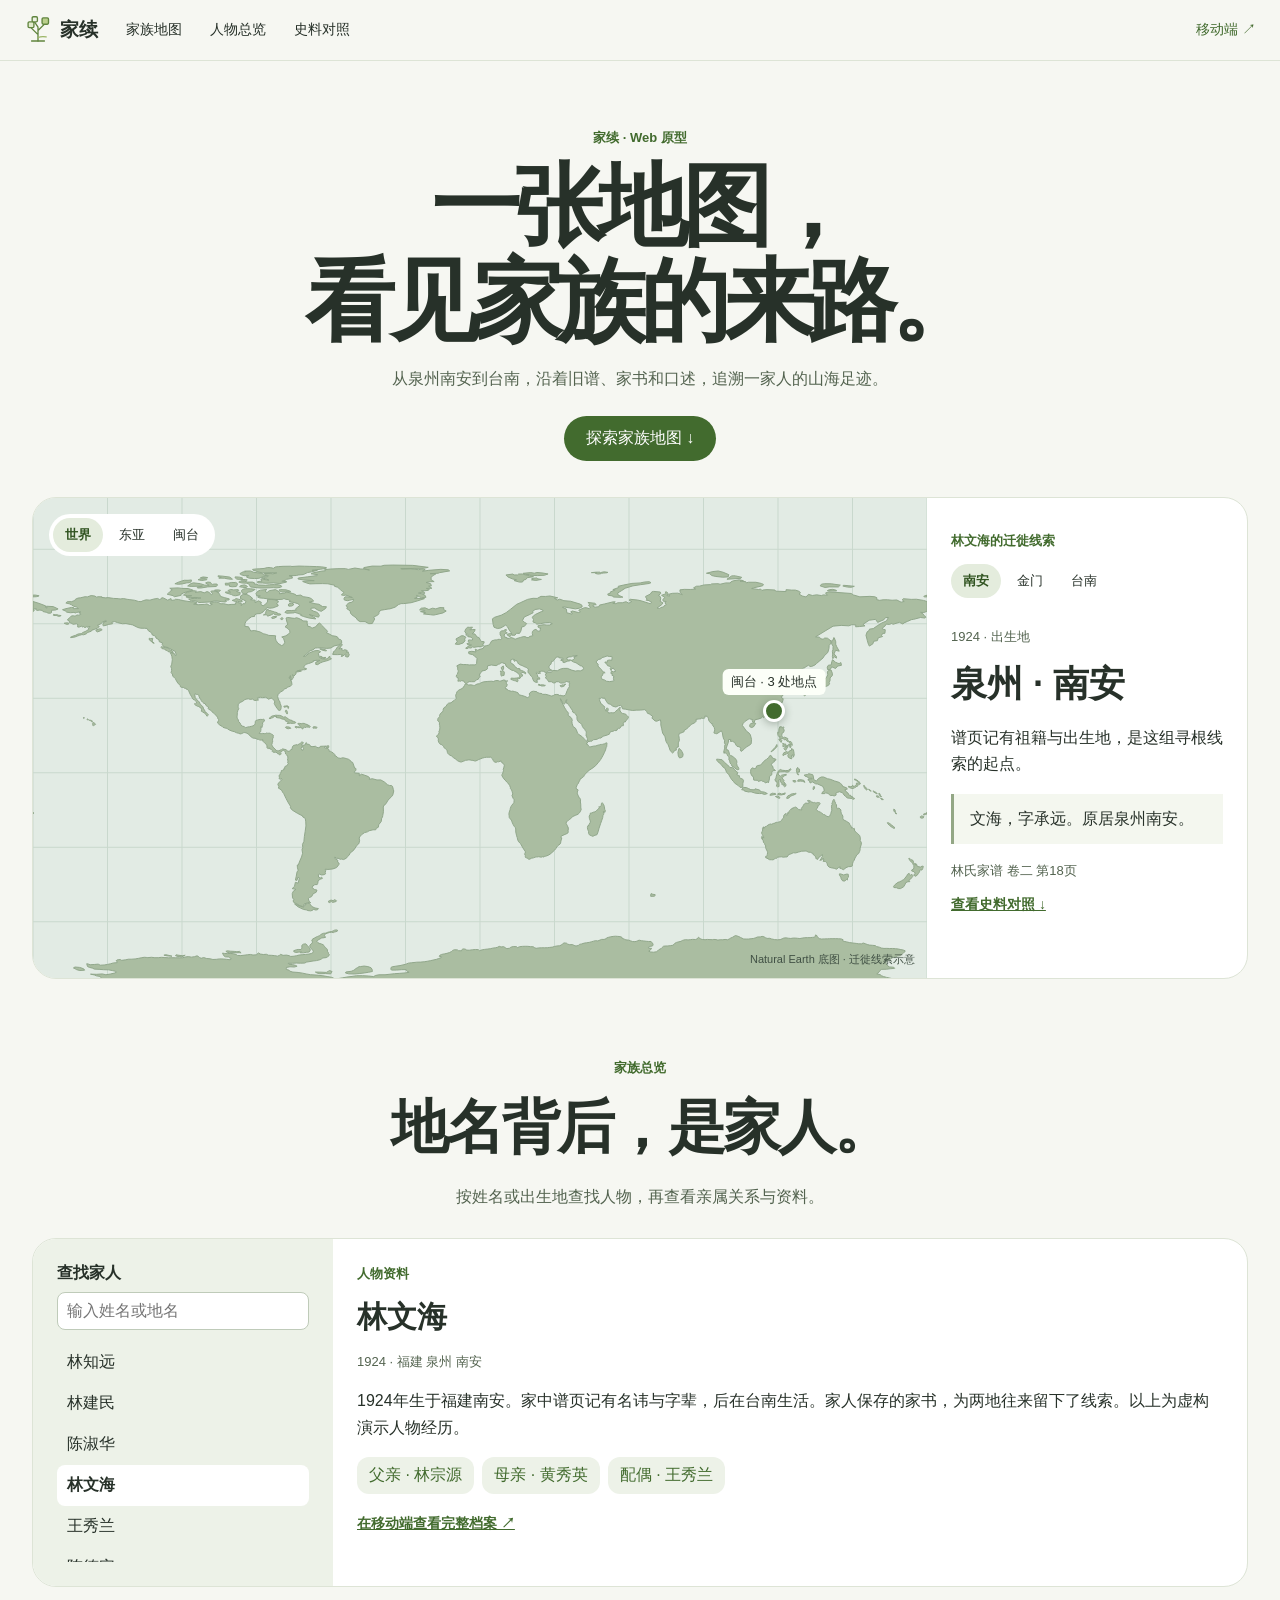
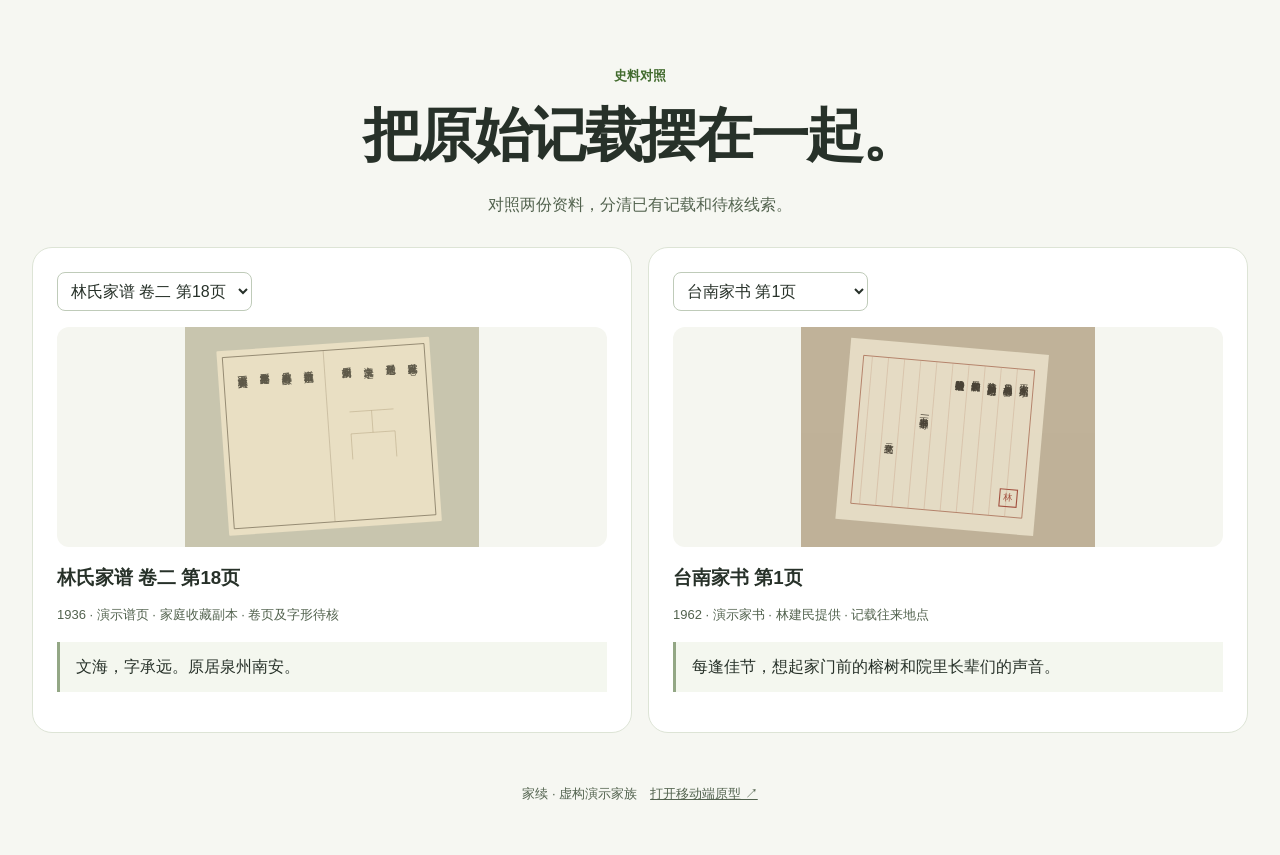
==== web/index.html @ a9d915fb "发布 Web 家族地图与大屏浏览原型" ====
<!doctype html>
<html lang="zh-CN">
<head>
<meta charset="utf-8"><meta name="viewport" content="width=device-width,initial-scale=1">
<title>家续 · 家族地图</title><link rel="icon" href="mark.svg"><link rel="stylesheet" href="web.css">
<script type="module" src="web.js"></script>
</head>
<body>
<header><nav><a class="brand" href="#"><img src="mark.svg" alt="">家续</a><a href="#atlas">家族地图</a><a href="#people">人物总览</a><a href="#records">史料对照</a><a class="mobile-link" href="../">移动端 ↗</a></nav></header>
<main>
<section class="hero"><p class="eyebrow">家续 · Web 原型</p><h1>一张地图，<br>看见家族的来路。</h1><p>从泉州南安到台南，沿着旧谱、家书和口述，追溯一家人的山海足迹。</p><a class="primary" href="#atlas">探索家族地图 ↓</a></section>
<section class="atlas" id="atlas" aria-label="家族迁徙地图">
<div class="map-wrap">
<canvas id="map" aria-label="家族地点分布示意"></canvas><div id="markers"></div>
<div class="map-tools" role="group" aria-label="地图视野"><button data-view="world">世界</button><button data-view="region">东亚</button><button data-view="local">闽台</button></div>
<p class="map-credit">Natural Earth 底图 · 迁徙线索示意</p>
</div>
<aside class="map-detail"><p class="eyebrow">林文海的迁徙线索</p><div id="places" role="group" aria-label="地点"></div><div id="place-detail" aria-live="polite"></div></aside>
</section>
<section class="feature" id="people"><div class="intro"><p class="eyebrow">家族总览</p><h2>地名背后，是家人。</h2><p>按姓名或出生地查找人物，再查看亲属关系与资料。</p></div>
<div class="people-panel"><div class="directory"><label for="search">查找家人</label><input id="search" type="search" placeholder="输入姓名或地名"><div id="people-list"></div></div><article id="person-detail" aria-live="polite"></article></div></section>
<section class="feature records" id="records"><div class="intro"><p class="eyebrow">史料对照</p><h2>把原始记载摆在一起。</h2><p>对照两份资料，分清已有记载和待核线索。</p></div><div class="record-grid" id="record-grid"></div></section>
</main><footer>家续 · 虚构演示家族　<a href="../">打开移动端原型 ↗</a></footer>
</body></html>
---- web/web.css ----
:root{color-scheme:light;--ink:#273129;--green:#426b2e;--paper:#f6f7f2;--line:#dde4d6;--quiet:#53634f;font-family:-apple-system,BlinkMacSystemFont,"PingFang SC","Microsoft YaHei",sans-serif;color:var(--ink);background:var(--paper)}
*{box-sizing:border-box}html{scroll-behavior:smooth}body{margin:0}a{color:inherit}button,input,select{font:inherit}button{cursor:pointer}section[id]{scroll-margin-top:72px}:focus-visible{outline:3px solid #72995b;outline-offset:3px}
header{position:sticky;top:0;z-index:5;background:#f6f7f2ef;backdrop-filter:blur(18px);border-bottom:1px solid var(--line)}nav{max-width:1280px;margin:auto;min-height:60px;display:flex;align-items:center;gap:28px;padding:0 24px;font-size:14px}nav a{text-decoration:none}.brand{font-weight:750;display:flex;align-items:center;gap:8px;font-size:19px}.brand img{width:28px}.mobile-link{margin-left:auto;color:var(--green)}
main{max-width:1440px;margin:auto;padding:0 32px}.hero,.intro{text-align:center}.hero{padding:68px 12px 36px}.eyebrow{font-size:13px;font-weight:750;color:var(--green);margin:0 0 12px}.hero h1{font-size:clamp(42px,7vw,90px);letter-spacing:-.07em;line-height:1.06;margin:0}.hero p:not(.eyebrow),.intro p:not(.eyebrow){color:var(--quiet);line-height:1.7}.primary{display:inline-block;background:var(--green);color:white;border-radius:32px;padding:12px 22px;text-decoration:none;margin-top:8px}
.atlas,.people-panel{display:grid;grid-template-columns:minmax(0,1fr) 320px;border:1px solid var(--line);border-radius:24px;overflow:hidden;background:#fff}.map-wrap{min-height:480px;background:#e2ebdf;position:relative;overflow:hidden}canvas,#markers{position:absolute;inset:0;width:100%;height:100%}#markers{pointer-events:none}.map-pin{pointer-events:auto;position:absolute;transform:translate(-50%,-50%);border:3px solid white;background:var(--green);width:22px;height:22px;border-radius:50%;box-shadow:0 2px 8px #25352455}.map-pin[aria-pressed=true]{background:#ab6b37;outline:2px solid #ab6b37;outline-offset:3px;z-index:2}.map-pin span{position:absolute;left:50%;bottom:24px;transform:translateX(-50%);white-space:nowrap;background:#fcfff8;padding:4px 8px;border-radius:6px;color:var(--ink);font-size:13px}.map-pin[data-label=false] span{opacity:0}.map-pin:hover span,.map-pin:focus-visible span,.map-pin[aria-pressed=true] span{opacity:1}.map-tools{position:absolute;top:16px;left:16px;display:flex;gap:4px;padding:4px;background:white;border-radius:24px}.map-tools button,#places button{border:0;background:none;color:var(--ink);padding:8px 12px;border-radius:20px;font-size:13px}.map-tools button[aria-pressed=true],#places button[aria-pressed=true]{background:#e4ecdd;color:#315421;font-weight:700}.map-credit{position:absolute;bottom:0;right:12px;font-size:11px;color:#405044}.map-detail{padding:32px 24px}#places{display:flex;gap:4px;flex-wrap:wrap}#place-detail{margin-top:28px}.map-detail h2{font-size:36px;margin:8px 0}.meta{color:var(--quiet);font-size:13px}.map-detail p,article p{line-height:1.65}blockquote{margin:16px 0;padding:12px 16px;border-left:3px solid #93a785;background:#f4f7ef;line-height:1.65}.detail-link{font-size:14px;font-weight:700;color:var(--green)}
.feature{padding:80px 0 0}.intro{margin:0 0 28px}.intro h2{font-size:clamp(30px,5vw,58px);margin:0;letter-spacing:-.045em}.people-panel{grid-template-columns:300px 1fr}.directory,#person-detail,.record{padding:24px}.directory{background:#edf2e8}.directory label{display:block;font-weight:700;margin-bottom:8px}input,select{max-width:100%;border:1px solid #bfcbb9;border-radius:8px;padding:9px;background:white;color:var(--ink)}#search{width:100%}#people-list{margin-top:12px;max-height:220px;overflow:auto}.person-button{display:block;width:100%;text-align:left;background:transparent;border:0;border-radius:8px;padding:10px;color:var(--ink)}.person-button[aria-pressed=true]{background:white;font-weight:700}#person-detail h3{font-size:30px;margin:8px 0}.relations{display:flex;flex-wrap:wrap;gap:8px}.relations button{background:#edf2e8;border:0;color:var(--green);padding:8px 12px;border-radius:12px}.record-grid{display:grid;grid-template-columns:1fr 1fr;gap:16px}.record{background:white;border:1px solid var(--line);border-radius:20px}.record img{display:block;width:100%;height:220px;object-fit:contain;background:#f5f6f0;margin-top:16px;border-radius:12px}.record h3{margin-bottom:0}footer{text-align:center;padding:52px 16px;color:var(--quiet);font-size:13px}
@media(max-width:820px){nav{gap:14px;padding:0 12px;font-size:12px}.brand{font-size:16px}.brand img{width:22px}main{padding:0 12px}.hero{padding-top:44px}.atlas,.people-panel{grid-template-columns:1fr}.map-wrap{min-height:340px}.map-detail{padding:20px}.feature{padding-top:52px}}
@media(max-width:480px){.record-grid{grid-template-columns:1fr}.map-wrap{min-height:290px}.mobile-link{font-size:11px}nav{gap:10px}}
@media(prefers-reduced-motion:reduce){html{scroll-behavior:auto}}
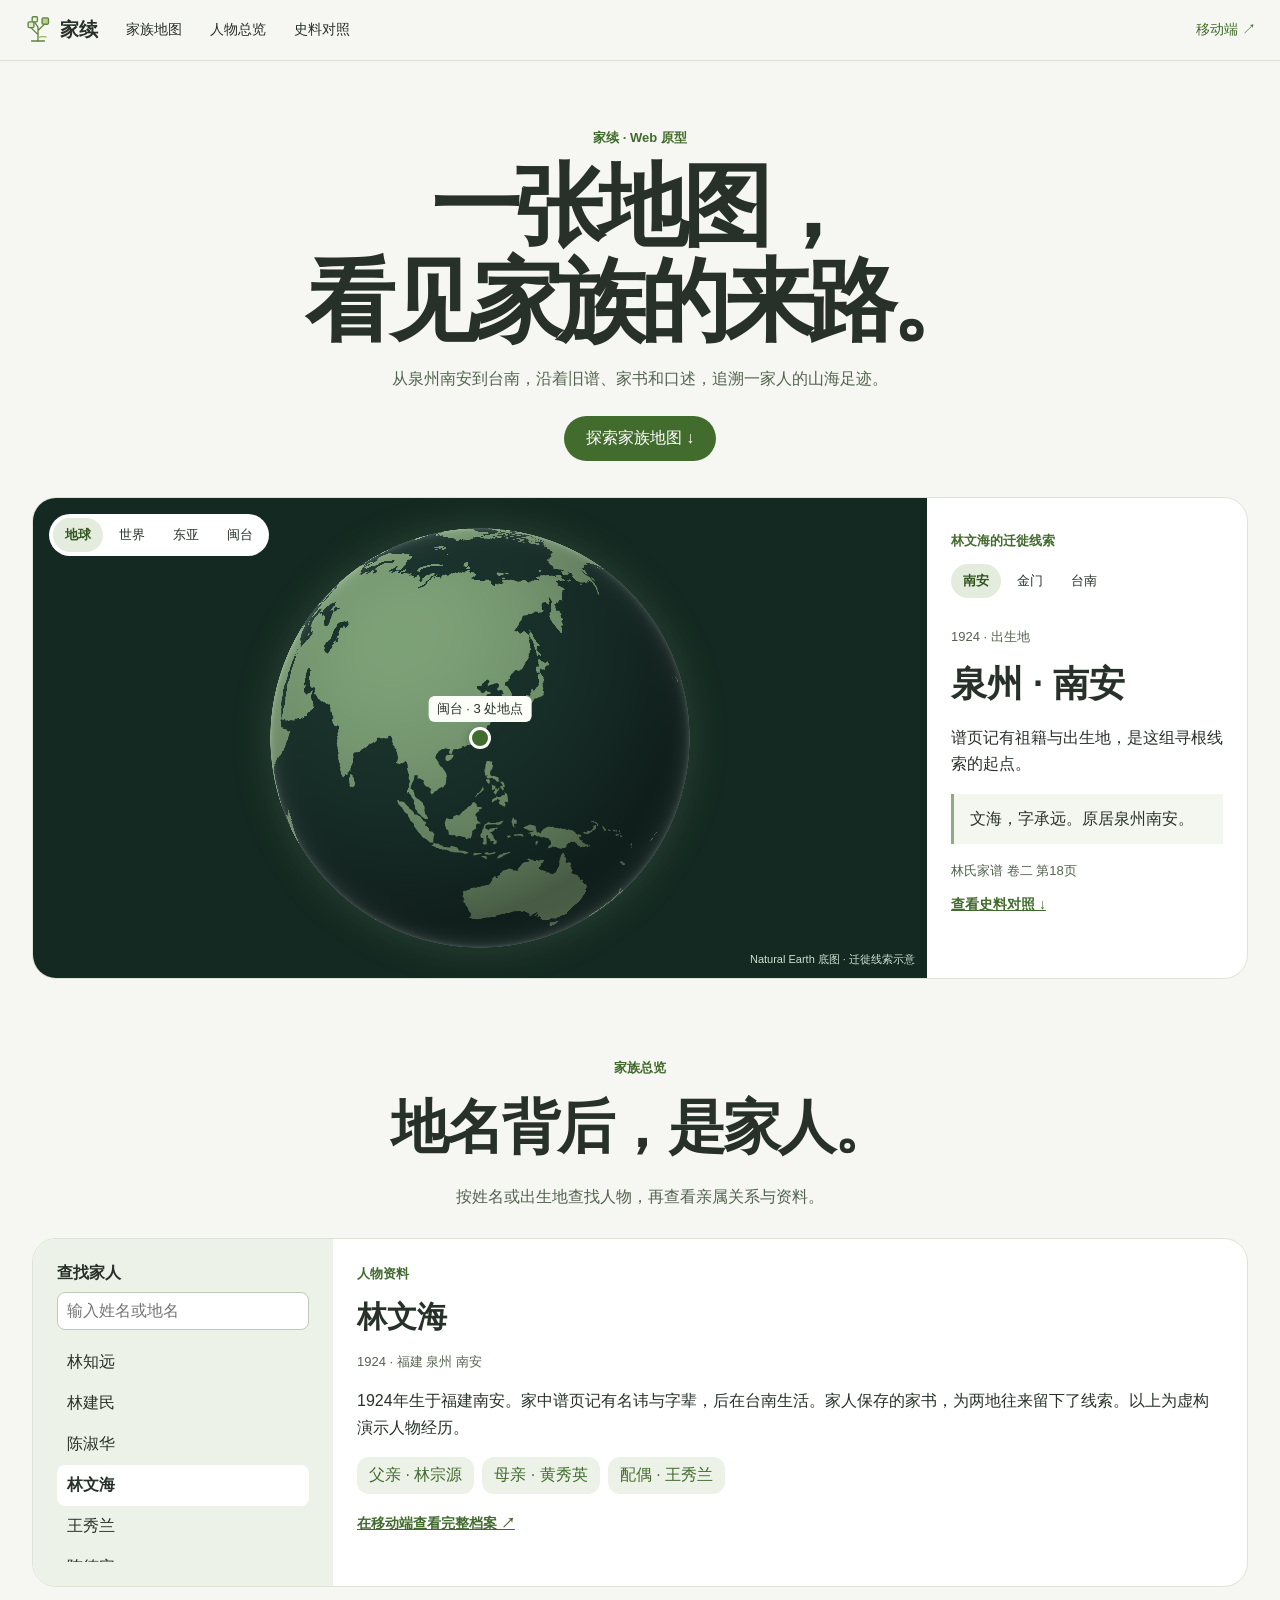
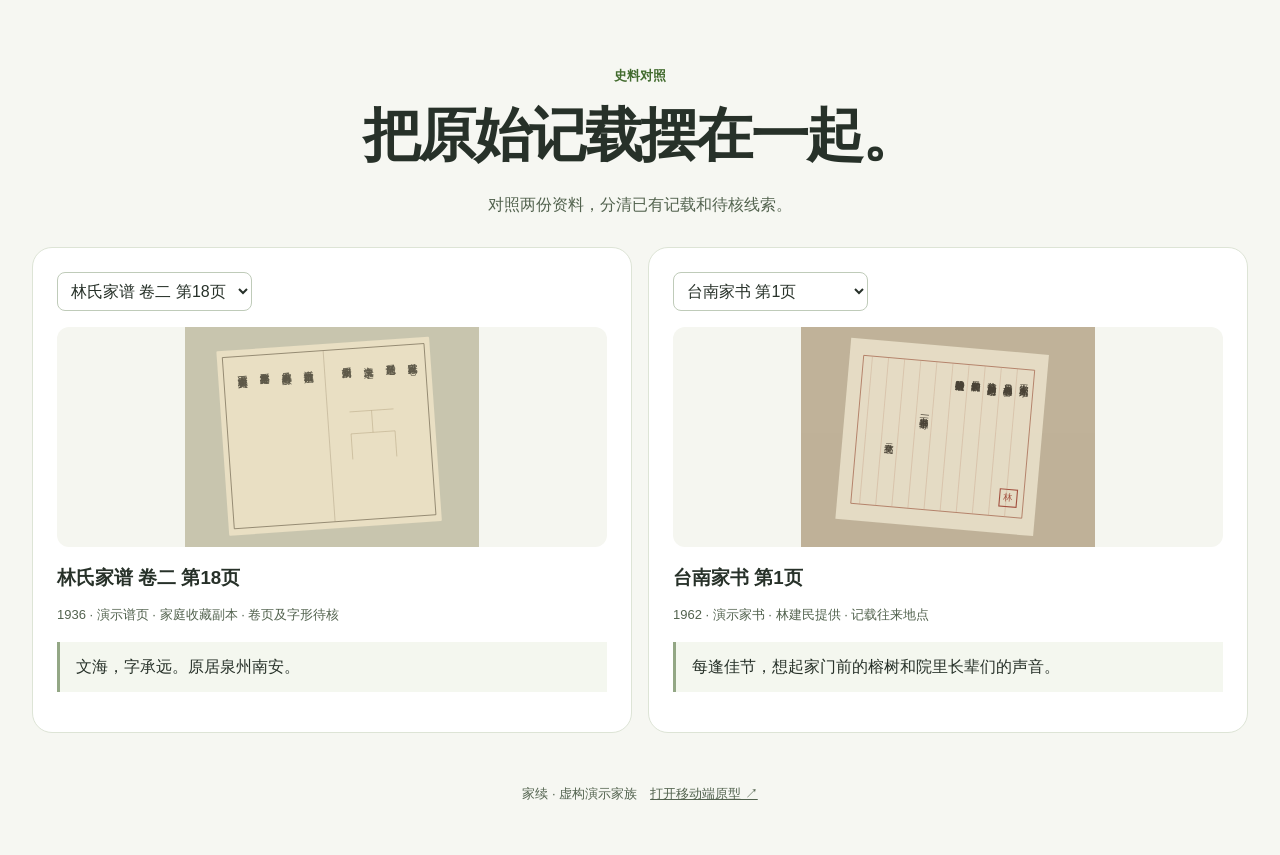
==== commit 2e59630b: "加入地球下钻与 Web 交互动效" ====
--- a/web/index.html
+++ b/web/index.html
@@ -2,17 +2,17 @@
 <html lang="zh-CN">
 <head>
 <meta charset="utf-8"><meta name="viewport" content="width=device-width,initial-scale=1">
-<title>家续 · 家族地图</title><link rel="icon" href="mark.svg"><link rel="stylesheet" href="web.css">
-<script type="module" src="web.js"></script>
+<title>家续 · 家族地图</title><link rel="icon" href="mark.svg"><link rel="stylesheet" href="web.css?v=motion1">
+<script type="module" src="web.js?v=motion1"></script>
 </head>
 <body>
 <header><nav><a class="brand" href="#"><img src="mark.svg" alt="">家续</a><a href="#atlas">家族地图</a><a href="#people">人物总览</a><a href="#records">史料对照</a><a class="mobile-link" href="../">移动端 ↗</a></nav></header>
 <main>
-<section class="hero"><p class="eyebrow">家续 · Web 原型</p><h1>一张地图，<br>看见家族的来路。</h1><p>从泉州南安到台南，沿着旧谱、家书和口述，追溯一家人的山海足迹。</p><a class="primary" href="#atlas">探索家族地图 ↓</a></section>
+<section class="hero"><p class="eyebrow">家续 · Web 原型</p><h1>一张地图，<br>看见家族的来路。</h1><p>从泉州南安到台南，沿着旧谱、家书和口述，追溯一家人的山海足迹。</p><a class="primary magnetic" href="#atlas"><span>探索家族地图 ↓</span></a></section>
 <section class="atlas" id="atlas" aria-label="家族迁徙地图">
 <div class="map-wrap">
-<canvas id="map" aria-label="家族地点分布示意"></canvas><div id="markers"></div>
-<div class="map-tools" role="group" aria-label="地图视野"><button data-view="world">世界</button><button data-view="region">东亚</button><button data-view="local">闽台</button></div>
+<canvas id="globe" aria-hidden="true"></canvas><canvas id="map" aria-label="家族地点分布示意"></canvas><div id="markers"></div>
+<div class="map-tools" role="group" aria-label="地图视野"><button data-view="globe">地球</button><button data-view="world">世界</button><button data-view="region">东亚</button><button data-view="local">闽台</button></div>
 <p class="map-credit">Natural Earth 底图 · 迁徙线索示意</p>
 </div>
 <aside class="map-detail"><p class="eyebrow">林文海的迁徙线索</p><div id="places" role="group" aria-label="地点"></div><div id="place-detail" aria-live="polite"></div></aside>
--- a/web/web.css
+++ b/web/web.css
@@ -7,3 +7,38 @@
 @media(max-width:820px){nav{gap:14px;padding:0 12px;font-size:12px}.brand{font-size:16px}.brand img{width:22px}main{padding:0 12px}.hero{padding-top:44px}.atlas,.people-panel{grid-template-columns:1fr}.map-wrap{min-height:340px}.map-detail{padding:20px}.feature{padding-top:52px}}
 @media(max-width:480px){.record-grid{grid-template-columns:1fr}.map-wrap{min-height:290px}.mobile-link{font-size:11px}nav{gap:10px}}
 @media(prefers-reduced-motion:reduce){html{scroll-behavior:auto}}
+
+/* Camera, scroll and pointer feedback */
+:root{--ease-out:cubic-bezier(.22,1,.36,1)}
+.hero,.atlas{position:relative;isolation:isolate}
+.hero{overflow:hidden}
+.hero::before,.atlas::after{content:"";position:absolute;inset:0;pointer-events:none;opacity:0;transition:opacity .48s var(--ease-out)}
+.hero::before{z-index:-1;background:radial-gradient(320px circle at var(--light-x,50%) var(--light-y,50%),#dce8d4 0%,transparent 100%)}
+.atlas::after{z-index:3;border-radius:inherit;padding:1.5px;background:radial-gradient(220px circle at var(--light-x,50%) var(--light-y,50%),#efffe0 0%,#88a775 35%,transparent 100%);mask:linear-gradient(#fff 0 0) content-box,linear-gradient(#fff 0 0);mask-composite:exclude}
+.hero.lit::before,.atlas.lit::after{opacity:1}
+.hero>*{animation:hero-entry .82s var(--ease-out) both}
+.hero h1{animation-delay:55ms}.hero p:not(.eyebrow){animation-delay:110ms}.hero .primary{animation-delay:170ms}
+@keyframes hero-entry{from{opacity:0;translate:0 15px}to{opacity:1;translate:0 0}}
+.magnetic{transition:transform .24s var(--ease-out),background-color .24s var(--ease-out);transform:translate(var(--button-x,0px),var(--button-y,0px)) scale(var(--press,1))}
+.magnetic:hover{background-color:#365a27}.magnetic:active{--press:.96}
+.magnetic span{display:block}
+.map-wrap{background:#132921;isolation:isolate}
+#map{transition:opacity .64s var(--ease-out),transform .84s var(--ease-out)}
+#globe{width:min(72%,48dvh,420px);height:auto;aspect-ratio:1;inset:50% auto auto 50%;transform:translate(-50%,-50%) scale(.9);opacity:0;border-radius:50%;box-shadow:0 0 40px #9fb99630;transition:opacity .48s var(--ease-out),transform .82s var(--ease-out);pointer-events:none}
+.map-wrap[data-mode=globe] #map{opacity:0;transform:scale(1.12)}
+.map-wrap[data-mode=globe] #globe{opacity:1;transform:translate(-50%,-50%) scale(1)}
+.map-wrap[data-mode=globe] .map-credit{color:#d0dfce}
+#markers{transition:opacity .24s var(--ease-out)}
+.flying #markers{opacity:0}
+.flying .map-pin{pointer-events:none}
+.map-pin{transition:background-color .22s,outline-color .22s,box-shadow .3s}
+.map-pin:hover{box-shadow:0 0 0 8px #edf7e45c}
+.map-tools button,#places button,.person-button,.relations button{transition:background-color .25s var(--ease-out),color .25s var(--ease-out)}
+.map-tools button:hover,#places button:hover,.person-button:hover,.relations button:hover{background-color:#e0e9d8}
+.reveal{transition:opacity .72s var(--ease-out),translate .8s var(--ease-out)}
+.reveal:not(.revealed):not(:focus-within){opacity:0;translate:0 24px}
+@media(max-width:480px){.map-tools{left:12px;top:12px}.map-tools button{padding:8px 10px}}
+@media(prefers-reduced-motion:reduce){
+  .hero>*,.reveal,.magnetic,.magnetic span,#map,#globe,#markers{animation:none;transition:none}
+  .reveal:not(.revealed):not(:focus-within){opacity:1;translate:none}
+}
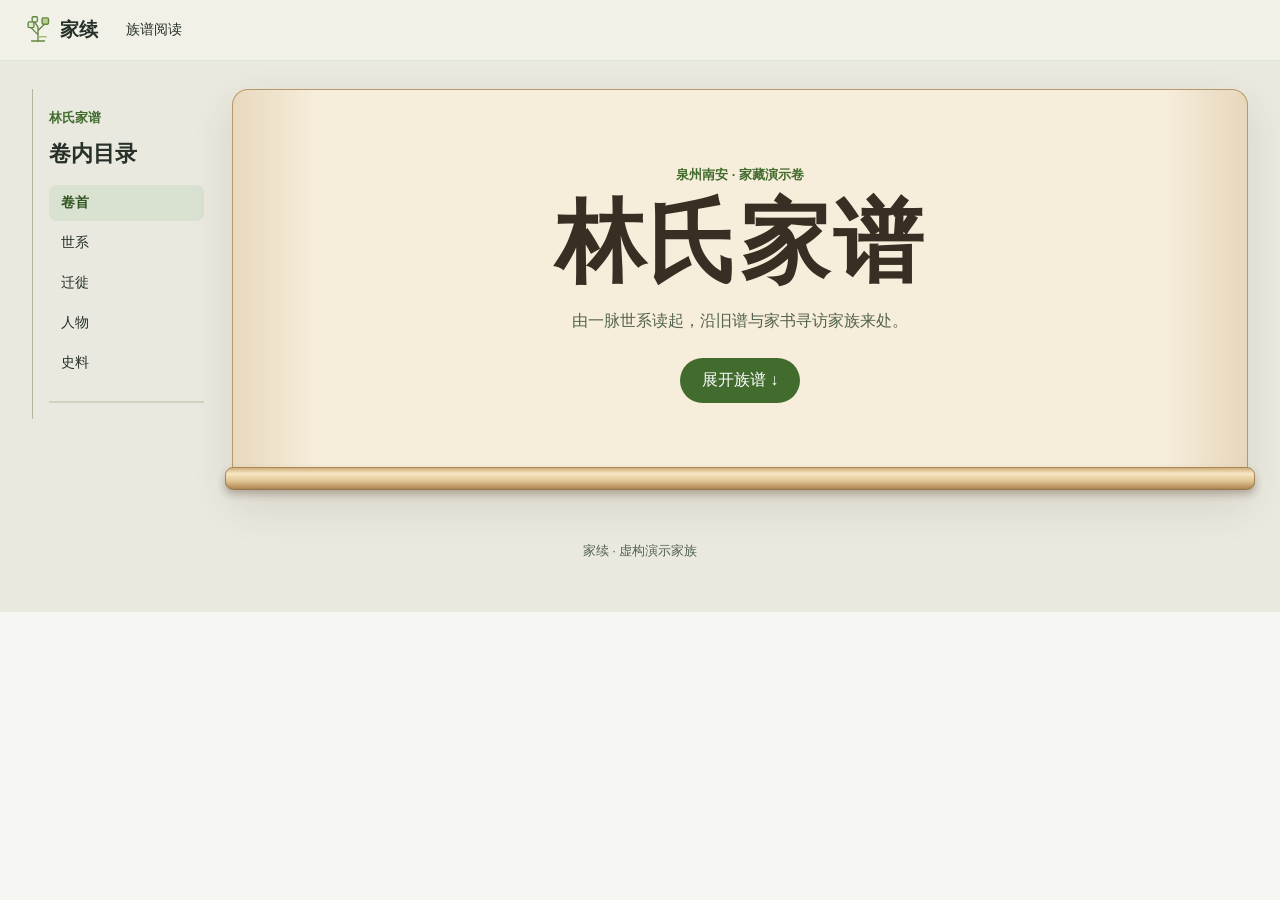
==== commit 1bdb0f30: "改为可展开的独立 Web 族谱阅读卷" ====
--- a/web/index.html
+++ b/web/index.html
@@ -2,23 +2,47 @@
 <html lang="zh-CN">
 <head>
 <meta charset="utf-8"><meta name="viewport" content="width=device-width,initial-scale=1">
-<title>家续 · 家族地图</title><link rel="icon" href="mark.svg"><link rel="stylesheet" href="web.css?v=motion1">
-<script type="module" src="web.js?v=motion1"></script>
+<title>家续 · 林氏家谱</title><link rel="icon" href="mark.svg"><link rel="stylesheet" href="web.css?v=motion1">
+<link rel="stylesheet" href="scroll.css?v=scroll1">
+<script type="module" src="web.js?v=scroll1"></script>
 </head>
 <body>
-<header><nav><a class="brand" href="#"><img src="mark.svg" alt="">家续</a><a href="#atlas">家族地图</a><a href="#people">人物总览</a><a href="#records">史料对照</a><a class="mobile-link" href="../">移动端 ↗</a></nav></header>
-<main>
-<section class="hero"><p class="eyebrow">家续 · Web 原型</p><h1>一张地图，<br>看见家族的来路。</h1><p>从泉州南安到台南，沿着旧谱、家书和口述，追溯一家人的山海足迹。</p><a class="primary magnetic" href="#atlas"><span>探索家族地图 ↓</span></a></section>
-<section class="atlas" id="atlas" aria-label="家族迁徙地图">
+<header><nav><a class="brand" href="#"><img src="mark.svg" alt="">家续</a><a href="#cover">族谱阅读</a></nav></header>
+<main class="reading-layout">
+<aside class="contents">
+<div class="contents-inner"><p class="eyebrow">林氏家谱</p><h2>卷内目录</h2>
+<nav aria-label="卷内目录">
+<a href="#cover">卷首</a><a href="#lineage">世系</a><a href="#journey">迁徙</a><a href="#people">人物</a><a href="#records">史料</a>
+</nav>
+<div class="reading-progress" aria-hidden="true"><span></span></div></div>
+</aside>
+<div class="scroll-volume">
+<section class="hero scroll-cover" id="cover">
+<p class="eyebrow">泉州南安 · 家藏演示卷</p><h1>林氏家谱</h1>
+<p>由一脉世系读起，沿旧谱与家书寻访家族来处。</p>
+<button class="primary magnetic" type="button" aria-expanded="false" aria-controls="scroll-pages"><span>展开族谱 ↓</span></button>
+</section>
+<div class="scroll-mouth" aria-hidden="true"></div>
+<div class="scroll-pages" id="scroll-pages">
+<div class="scroll-ink">
+<section class="feature lineage" id="lineage" aria-labelledby="lineage-title">
+<div class="intro"><p class="eyebrow">世系</p><h2 id="lineage-title" tabindex="-1">林氏世系图</h2><p>点选人物，翻到对应的家人小传。</p></div>
+<div class="pedigree" id="pedigree"></div>
+</section>
+<section class="feature journey" id="journey" aria-labelledby="journey-title">
+<div class="intro"><p class="eyebrow">迁徙</p><h2 id="journey-title" tabindex="-1">由南安，渡向山海</h2><p>打开地图，沿着家书与口述查阅三处地点。</p></div>
+<div class="atlas" id="atlas" aria-label="家族迁徙地图">
 <div class="map-wrap">
 <canvas id="globe" aria-hidden="true"></canvas><canvas id="map" aria-label="家族地点分布示意"></canvas><div id="markers"></div>
 <div class="map-tools" role="group" aria-label="地图视野"><button data-view="globe">地球</button><button data-view="world">世界</button><button data-view="region">东亚</button><button data-view="local">闽台</button></div>
 <p class="map-credit">Natural Earth 底图 · 迁徙线索示意</p>
 </div>
 <aside class="map-detail"><p class="eyebrow">林文海的迁徙线索</p><div id="places" role="group" aria-label="地点"></div><div id="place-detail" aria-live="polite"></div></aside>
+</div>
 </section>
-<section class="feature" id="people"><div class="intro"><p class="eyebrow">家族总览</p><h2>地名背后，是家人。</h2><p>按姓名或出生地查找人物，再查看亲属关系与资料。</p></div>
+<section class="feature" id="people"><div class="intro"><p class="eyebrow">家族总览</p><h2 tabindex="-1">家人小传</h2><p>按姓名或出生地查找人物，再查看亲属关系与资料。</p></div>
 <div class="people-panel"><div class="directory"><label for="search">查找家人</label><input id="search" type="search" placeholder="输入姓名或地名"><div id="people-list"></div></div><article id="person-detail" aria-live="polite"></article></div></section>
-<section class="feature records" id="records"><div class="intro"><p class="eyebrow">史料对照</p><h2>把原始记载摆在一起。</h2><p>对照两份资料，分清已有记载和待核线索。</p></div><div class="record-grid" id="record-grid"></div></section>
-</main><footer>家续 · 虚构演示家族　<a href="../">打开移动端原型 ↗</a></footer>
+<section class="feature records" id="records"><div class="intro"><p class="eyebrow">史料对照</p><h2 tabindex="-1">谱页与家书</h2><p>对照两份资料，分清已有记载和待核线索。</p></div><div class="record-grid" id="record-grid"></div></section>
+</div></div><div class="scroll-end" aria-hidden="true"></div></div>
+</main><footer>家续 · 虚构演示家族</footer>
 </body></html>
--- a/web/scroll.css
+++ b/web/scroll.css
@@ -0,0 +1,60 @@
+:root{--parchment:#f6edda;--parchment-edge:#c8a879;--book-ink:#372f23}
+body{background:#eae9df}
+header{background:#f3f2e9ed}
+header nav{max-width:1480px}
+.reading-layout{max-width:1480px;display:grid;grid-template-columns:172px minmax(0,1fr);gap:28px;padding:28px 32px 0;align-items:start}
+.contents{position:sticky;top:88px}
+.contents-inner{border-left:1px solid #b6b39e;padding:20px 0 16px 16px}
+.contents h2{font-size:22px;margin:0 0 16px}
+.contents nav{display:grid;gap:4px;min-height:0;padding:0}
+.contents nav a{padding:9px 12px;border-radius:8px}
+.contents nav a:hover{background:#dedfce}
+.contents a[aria-current]{background:#d9e2d0;color:#315421;font-weight:700}
+.reading-progress{height:2px;background:#d4d1c0;margin-top:20px}
+.reading-progress span{display:block;background:var(--green);height:100%;transform-origin:left;transform:scaleX(0)}
+.scroll-volume{position:relative;min-width:0;color:var(--book-ink);border-radius:16px;box-shadow:0 16px 40px #503b2520}
+.scroll-cover,.scroll-ink{background:linear-gradient(90deg,#c5a57748,transparent 8%,transparent 92%,#be996a43),var(--parchment);border-inline:1px solid #b7986a}
+.scroll-cover{padding:76px 16px 64px;border-radius:16px 16px 0 0;border-top:1px solid #b7986a}
+.scroll-cover h1,.scroll-ink .intro h2{font-family:"Songti SC",SimSun,serif;letter-spacing:.03em}
+.scroll-cover .primary{border:0;cursor:pointer}
+.scroll-cover::before{background:radial-gradient(320px circle at var(--light-x,50%) var(--light-y,50%),#fff8e6,transparent)}
+.scroll-mouth,.scroll-end{position:relative;margin-inline:-7px;border:1px solid #a98756;border-radius:8px;background:linear-gradient(#cfaf7a,#f7e8c5 28%,#e2c796 63%,#b58d59);height:22px;box-shadow:0 4px 8px #49351e30}
+.scroll-mouth{z-index:2;margin-bottom:-11px;transform:translateY(0);transition:transform .76s var(--ease-out),opacity .76s}
+.unrolled .scroll-mouth{transform:translateY(-9px) scaleY(.5);opacity:.52}
+.scroll-pages{display:grid;grid-template-rows:0fr;transition:grid-template-rows .76s var(--ease-out)}
+.unrolled .scroll-pages{grid-template-rows:1fr}
+.scroll-ink{min-height:0;min-width:0;overflow:hidden;padding-inline:clamp(12px,3vw,42px)}
+.scroll-ink>.feature{padding-top:56px;padding-bottom:40px}
+.scroll-ink>.feature+.feature{border-top:1px solid #c8aa7c75}
+.scroll-ink .intro h2{font-size:clamp(28px,4.4vw,48px)}
+.scroll-ink .atlas,.scroll-ink .people-panel,.scroll-ink .record{border-color:#c9b48b;background:#fff9ea}
+.scroll-ink .directory{background:#f0e4cb}
+.scroll-end{height:16px;margin-top:-4px}
+.pedigree{overflow:auto;padding:12px 4px 20px;text-align:center}
+.pedigree ul{padding:0;list-style:none;display:flex;justify-content:center;gap:12px;min-width:max-content;margin:0 auto}
+.pedigree li{position:relative;display:flex;flex-direction:column;align-items:center}
+.pedigree li>ul{position:relative;margin-bottom:23px}
+.pedigree li>ul::after{content:"";position:absolute;top:100%;left:50%;height:23px;border-left:1px solid #9b8965}
+.pedigree li>ul>li::after{content:"";position:absolute;top:100%;width:100%;height:12px;border-bottom:1px solid #9b8965}
+.lineage-person{background:#fff9ea;color:var(--book-ink);border:1px solid #b9a27e;border-radius:8px;padding:8px 10px;min-width:106px}
+.lineage-person:hover,.lineage-person:focus-visible{background:#e5ead8;border-color:var(--green)}
+.lineage-person small{display:block;color:var(--quiet);margin-top:4px;font-size:10px}
+.person-tabs{display:flex;gap:4px;flex-wrap:wrap;margin:16px 0;border-bottom:1px solid #d6c7a7}
+.person-tabs button{border:0;background:none;color:var(--ink);padding:8px 12px}
+.person-tabs button[aria-pressed=true]{color:var(--green);box-shadow:inset 0 -2px var(--green);font-weight:700}
+.person-material{margin:12px 0}
+@media(max-width:1100px){.reading-layout .atlas{grid-template-columns:1fr}.reading-layout .map-wrap{min-height:360px}}
+@media(max-width:760px){
+  .reading-layout{display:block;padding:0 12px}
+  .contents{top:60px;z-index:4;background:#eae9df}
+  .contents-inner{padding:4px 0 8px;border:0}
+  .contents-inner>h2,.contents-inner>.eyebrow{display:none}
+  .contents nav{display:flex;justify-content:space-around;gap:2px}
+  .contents nav a{padding:8px}
+  .reading-progress{margin-top:4px}
+  .reading-layout section[id]{scroll-margin-top:124px}
+  .scroll-cover{padding:52px 12px}
+  .reading-layout .map-wrap{min-height:290px}
+  .pedigree>ul{margin-inline:0}
+}
+@media(prefers-reduced-motion:reduce){.scroll-pages,.scroll-mouth{transition:none}}
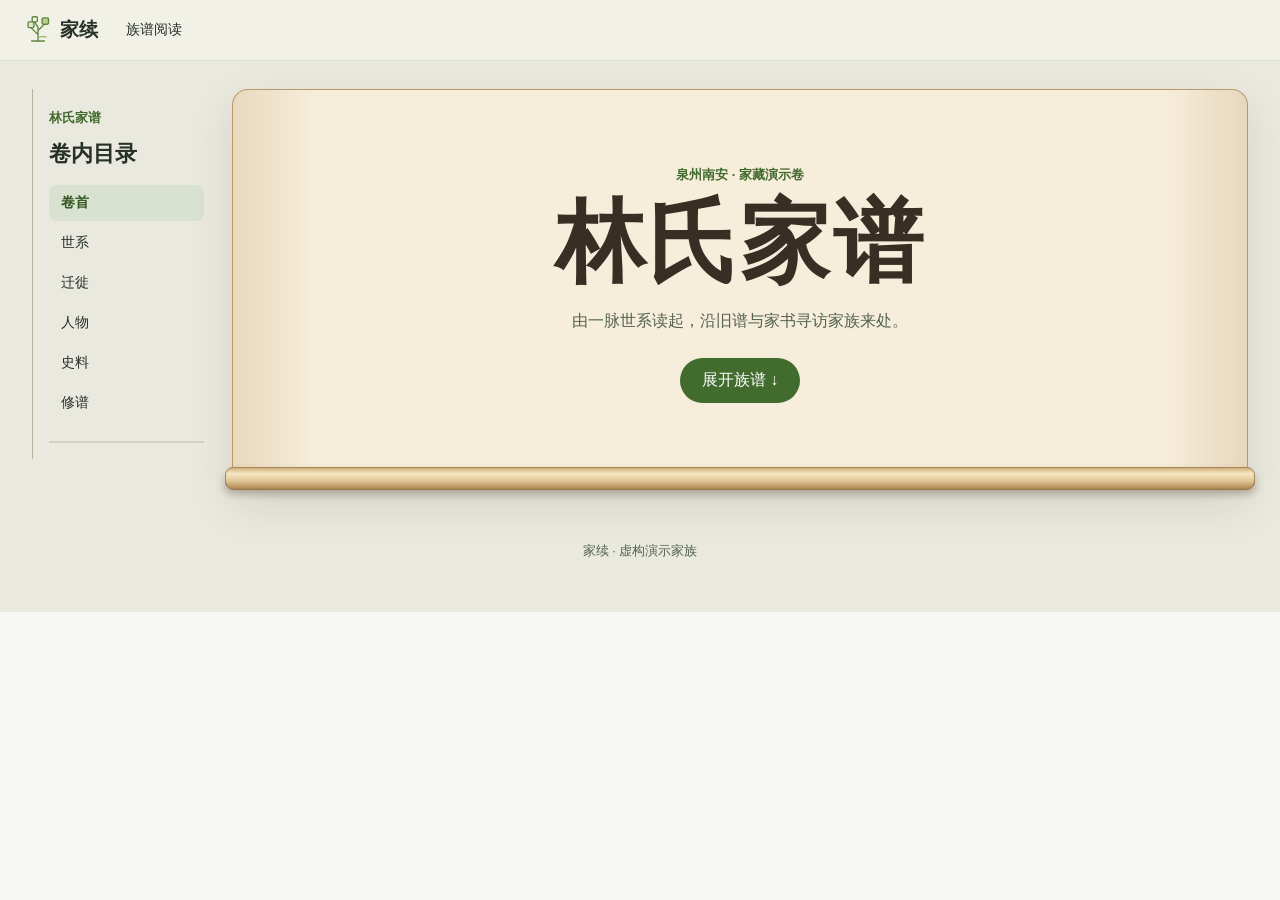
==== commit 62c4a406: "在 Web 卷轴中加入完整修谱工作台" ====
--- a/web/index.html
+++ b/web/index.html
@@ -3,8 +3,8 @@
 <head>
 <meta charset="utf-8"><meta name="viewport" content="width=device-width,initial-scale=1">
 <title>家续 · 林氏家谱</title><link rel="icon" href="mark.svg"><link rel="stylesheet" href="web.css?v=motion1">
-<link rel="stylesheet" href="scroll.css?v=scroll1">
-<script type="module" src="web.js?v=scroll1"></script>
+<link rel="stylesheet" href="scroll.css?v=parity1">
+<script type="module" src="web.js?v=parity1"></script>
 </head>
 <body>
 <header><nav><a class="brand" href="#"><img src="mark.svg" alt="">家续</a><a href="#cover">族谱阅读</a></nav></header>
@@ -12,7 +12,7 @@
 <aside class="contents">
 <div class="contents-inner"><p class="eyebrow">林氏家谱</p><h2>卷内目录</h2>
 <nav aria-label="卷内目录">
-<a href="#cover">卷首</a><a href="#lineage">世系</a><a href="#journey">迁徙</a><a href="#people">人物</a><a href="#records">史料</a>
+<a href="#cover">卷首</a><a href="#lineage">世系</a><a href="#journey">迁徙</a><a href="#people">人物</a><a href="#records">史料</a><a href="#workspace">修谱</a>
 </nav>
 <div class="reading-progress" aria-hidden="true"><span></span></div></div>
 </aside>
@@ -28,6 +28,7 @@
 <section class="feature lineage" id="lineage" aria-labelledby="lineage-title">
 <div class="intro"><p class="eyebrow">世系</p><h2 id="lineage-title" tabindex="-1">林氏世系图</h2><p>点选人物，翻到对应的家人小传。</p></div>
 <div class="pedigree" id="pedigree"></div>
+<p class="lineage-tools"><a class="detail-link" href="#workspace">查看房支、扇形图和后代图 ↓</a></p>
 </section>
 <section class="feature journey" id="journey" aria-labelledby="journey-title">
 <div class="intro"><p class="eyebrow">迁徙</p><h2 id="journey-title" tabindex="-1">由南安，渡向山海</h2><p>打开地图，沿着家书与口述查阅三处地点。</p></div>
@@ -43,6 +44,11 @@
 <section class="feature" id="people"><div class="intro"><p class="eyebrow">家族总览</p><h2 tabindex="-1">家人小传</h2><p>按姓名或出生地查找人物，再查看亲属关系与资料。</p></div>
 <div class="people-panel"><div class="directory"><label for="search">查找家人</label><input id="search" type="search" placeholder="输入姓名或地名"><div id="people-list"></div></div><article id="person-detail" aria-live="polite"></article></div></section>
 <section class="feature records" id="records"><div class="intro"><p class="eyebrow">史料对照</p><h2 tabindex="-1">谱页与家书</h2><p>对照两份资料，分清已有记载和待核线索。</p></div><div class="record-grid" id="record-grid"></div></section>
+<section class="feature" id="workspace">
+<div class="intro"><p class="eyebrow">修谱</p><h2 tabindex="-1">修谱工作台</h2><p>切换房支、编辑家人、核对史料与重复档案。工作台内的改动保存在当前浏览器。</p></div>
+<iframe class="workspace-frame" title="家续修谱工作台" src="workspace/?v=parity1#tree" loading="lazy"></iframe>
+</section>
 </div></div><div class="scroll-end" aria-hidden="true"></div></div>
 </main><footer>家续 · 虚构演示家族</footer>
+<script src="volume.js?v=parity1"></script>
 </body></html>
--- a/web/scroll.css
+++ b/web/scroll.css
@@ -21,8 +21,11 @@
 .scroll-mouth,.scroll-end{position:relative;margin-inline:-7px;border:1px solid #a98756;border-radius:8px;background:linear-gradient(#cfaf7a,#f7e8c5 28%,#e2c796 63%,#b58d59);height:22px;box-shadow:0 4px 8px #49351e30}
 .scroll-mouth{z-index:2;margin-bottom:-11px;transform:translateY(0);transition:transform .76s var(--ease-out),opacity .76s}
 .unrolled .scroll-mouth{transform:translateY(-9px) scaleY(.5);opacity:.52}
-.scroll-pages{display:grid;grid-template-rows:0fr;transition:grid-template-rows .76s var(--ease-out)}
-.unrolled .scroll-pages{grid-template-rows:1fr}
+.scroll-pages{display:grid;grid-template-rows:1fr}
+.volume-ready .scroll-pages{transition:grid-template-rows .76s var(--ease-out)}
+.volume-ready:not(.unrolled) .scroll-pages{grid-template-rows:0fr}
+.scroll-cover .magnetic{display:none}
+.volume-ready .scroll-cover .magnetic{display:inline-block}
 .scroll-ink{min-height:0;min-width:0;overflow:hidden;padding-inline:clamp(12px,3vw,42px)}
 .scroll-ink>.feature{padding-top:56px;padding-bottom:40px}
 .scroll-ink>.feature+.feature{border-top:1px solid #c8aa7c75}
@@ -57,4 +60,7 @@
   .reading-layout .map-wrap{min-height:290px}
   .pedigree>ul{margin-inline:0}
 }
-@media(prefers-reduced-motion:reduce){.scroll-pages,.scroll-mouth{transition:none}}
+@media(prefers-reduced-motion:reduce){.volume-ready .scroll-pages,.scroll-mouth{transition:none}}
+
+.lineage-tools{text-align:center;margin:0 0 12px}
+.workspace-frame{display:block;width:100%;height:clamp(580px,80dvh,960px);border:1px solid #c9b48b;border-radius:16px;background:#f8f7ee}
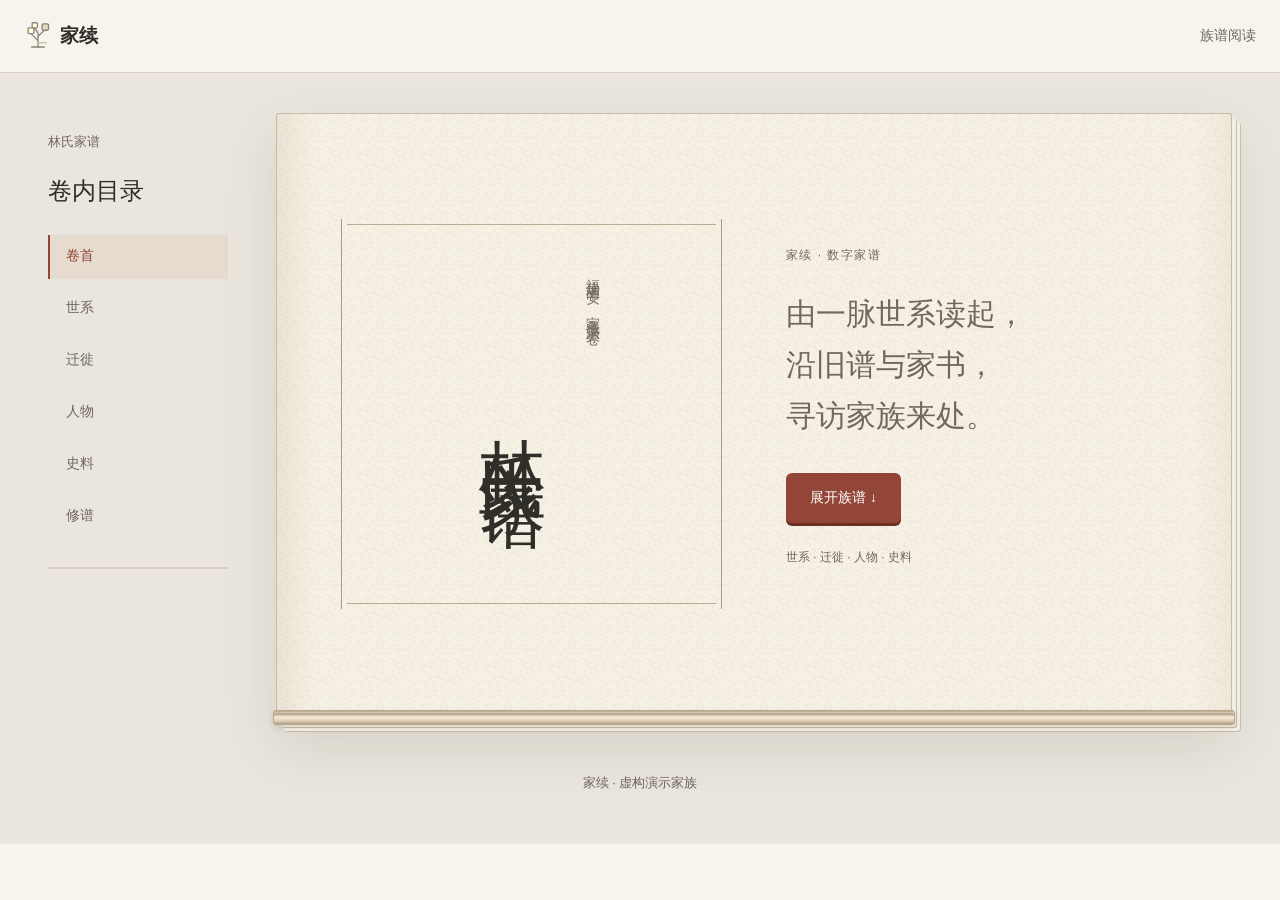
==== commit 896fe4d4: "Publish paper genealogy reader and matching app workspace" ====
--- a/web/index.html
+++ b/web/index.html
@@ -4,6 +4,7 @@
 <meta charset="utf-8"><meta name="viewport" content="width=device-width,initial-scale=1">
 <title>家续 · 林氏家谱</title><link rel="icon" href="mark.svg"><link rel="stylesheet" href="web.css?v=motion1">
 <link rel="stylesheet" href="scroll.css?v=parity1">
+<link rel="stylesheet" href="paper.css?v=paper1">
 <script type="module" src="web.js?v=parity1"></script>
 </head>
 <body>
@@ -18,9 +19,11 @@
 </aside>
 <div class="scroll-volume">
 <section class="hero scroll-cover" id="cover">
-<p class="eyebrow">泉州南安 · 家藏演示卷</p><h1>林氏家谱</h1>
-<p>由一脉世系读起，沿旧谱与家书寻访家族来处。</p>
+<div class="cover-title"><h1>林氏家谱</h1><p class="book-origin">福建南安 · 家藏演示卷</p></div>
+<div class="cover-copy"><p class="eyebrow">家续 · 数字家谱</p>
+<p class="cover-description">由一脉世系读起，<br>沿旧谱与家书，<br>寻访家族来处。</p>
 <button class="primary magnetic" type="button" aria-expanded="false" aria-controls="scroll-pages"><span>展开族谱 ↓</span></button>
+<p class="cover-note">世系 · 迁徙 · 人物 · 史料</p></div>
 </section>
 <div class="scroll-mouth" aria-hidden="true"></div>
 <div class="scroll-pages" id="scroll-pages">
@@ -46,7 +49,7 @@
 <section class="feature records" id="records"><div class="intro"><p class="eyebrow">史料对照</p><h2 tabindex="-1">谱页与家书</h2><p>对照两份资料，分清已有记载和待核线索。</p></div><div class="record-grid" id="record-grid"></div></section>
 <section class="feature" id="workspace">
 <div class="intro"><p class="eyebrow">修谱</p><h2 tabindex="-1">修谱工作台</h2><p>切换房支、编辑家人、核对史料与重复档案。工作台内的改动保存在当前浏览器。</p></div>
-<iframe class="workspace-frame" title="家续修谱工作台" src="workspace/?v=parity1#tree" loading="lazy"></iframe>
+<iframe class="workspace-frame" title="家续修谱工作台" src="workspace/?v=paper1#tree" loading="lazy"></iframe>
 </section>
 </div></div><div class="scroll-end" aria-hidden="true"></div></div>
 </main><footer>家续 · 虚构演示家族</footer>
--- a/web/paper.css
+++ b/web/paper.css
@@ -0,0 +1,64 @@
+/* Reading edition — the same paper and cinnabar palette as the editor. */
+:root {--ink:#302e29;--quiet:#70685e;--green:#934638;--paper:#f8f5ee;--line:#d9d0c1;--parchment:#f8f3e7;--book-ink:#302e29;--book-serif:"Songti SC","STSong","Noto Serif CJK SC","SimSun",serif}
+body {background:#eae6de}
+body>header {background:#f8f5eeed;border-color:var(--line)}
+header nav {min-height:72px}
+header nav>a:last-child {margin-left:auto;color:var(--quiet)}
+.brand img {filter:grayscale(1) sepia(.5)}
+.reading-layout {grid-template-columns:180px minmax(0,1fr);gap:48px;padding:40px 48px 0;max-width:1480px}
+.contents {top:112px}
+.contents-inner {border-left:0;padding:20px 0}
+.contents .eyebrow {font-weight:400;color:var(--quiet);margin-bottom:24px}
+.contents h2 {font:500 24px var(--book-serif);margin-bottom:28px}
+.contents nav {gap:8px;align-items:stretch}
+.contents nav a {min-height:44px;padding:12px 16px;border-radius:0;color:var(--quiet);border-left:2px solid transparent;transition:background-color .2s,color .2s}
+.contents nav a:hover {background:#ded7c9}
+.contents a[aria-current] {color:var(--green);background:#e5dbce;border-left-color:var(--green);font-weight:500}
+.reading-progress {background:#d8cfc0;margin-top:28px}
+.scroll-volume {border-radius:3px;box-shadow:4px 5px 0 #f4efe4,5px 6px 0 #c8bead,8px 9px 0 #f4efe4,9px 10px 0 #c8bead,0 24px 60px #473a2320}
+.scroll-cover,.scroll-ink {background-color:var(--parchment);background-image:var(--paper-grain),linear-gradient(90deg,#a58e6c22,transparent 4%,transparent 96%,#a58e6c15);border-color:#c6bca8}
+.scroll-cover {position:relative;display:grid;grid-template-columns:1fr 1fr;gap:clamp(24px,5vw,72px);align-items:center;min-height:600px;padding:64px clamp(24px,5vw,72px);border-radius:3px 3px 0 0;text-align:left}
+.cover-title {display:flex;justify-content:center;position:relative;padding:28px 20px;border-left:1px solid #a79b85;border-right:1px solid #a79b85;min-height:390px}
+.cover-title::before,.cover-title::after {content:"";position:absolute;left:5px;right:5px;height:1px;background:#b8ac95}
+.cover-title::before {top:5px}.cover-title::after {bottom:5px}
+.scroll-cover h1 {writing-mode:vertical-rl;font:500 clamp(48px,5.2vw,76px)/1.6 var(--book-serif);letter-spacing:.22em;margin:0;align-self:center;color:var(--ink)}
+.cover-title .book-origin {writing-mode:vertical-rl;font:14px/1.7 var(--book-serif);letter-spacing:.28em;color:var(--quiet);margin:20px 0 0 16px}
+.cover-copy .eyebrow {color:var(--quiet);font-size:12px;font-weight:400;letter-spacing:.12em;margin-bottom:24px}
+.cover-copy .cover-description {font:500 clamp(22px,2.5vw,30px)/1.9 var(--book-serif);color:var(--ink);text-wrap:balance;margin:0 0 32px;max-width:12em}
+.scroll-cover .primary {border-radius:6px;background:var(--green);padding:15px 24px;font-size:14px;min-height:50px;margin:0;box-shadow:0 3px 0 #6f3024}
+.scroll-cover .primary:hover {background:#7b392e}
+.cover-copy .cover-note {font-size:12px;color:var(--quiet);margin-top:24px}
+.scroll-cover::before {background:radial-gradient(360px circle at var(--light-x,50%) var(--light-y,50%),#fffdf080,transparent)}
+.scroll-mouth,.scroll-end {height:12px;margin-inline:-3px;border-color:#b8a88f;border-radius:3px;background:linear-gradient(#b6a587,#f5ebd7 30%,#ddd0b7 70%,#af9e80);box-shadow:0 3px 6px #49351e18}
+.scroll-ink {padding-inline:clamp(20px,4vw,56px)}
+.scroll-ink>.feature {padding-top:64px;padding-bottom:56px}
+.scroll-ink>.feature+.feature {border-color:var(--line)}
+.scroll-ink .intro {text-align:left;margin-bottom:32px}
+.scroll-ink .intro h2 {font-weight:500;font-size:clamp(28px,3vw,40px);letter-spacing:.04em}
+.intro .eyebrow {color:var(--green);font-size:12px;font-weight:500}
+.intro p:not(.eyebrow) {font-size:14px}
+.scroll-ink .atlas,.scroll-ink .people-panel,.scroll-ink .record {background:#fffdf7;border-color:var(--line);border-radius:10px}
+.scroll-ink .directory {background:#eee8dc}
+.lineage-person {background:#fffdf7;border-color:#bdb19b;border-radius:3px;box-shadow:2px 3px 0 #e6dece;font-family:var(--book-serif);font-size:16px;min-height:68px}
+.lineage-person:hover,.lineage-person:focus-visible {background:#f0e2da;border-color:var(--green)}
+.lineage-person small {font-family:-apple-system,BlinkMacSystemFont,"PingFang SC",sans-serif;font-size:11px}
+.map-wrap {background:#292f2a}
+.map-tools {border-radius:8px;background:#fffdf7ed;border:1px solid var(--line);backdrop-filter:blur(12px)}
+.map-tools button,#places button {min-height:40px;border-radius:5px}
+.map-tools button[aria-pressed=true],#places button[aria-pressed=true] {background:#f0e2da;color:var(--green)}
+.map-tools button:hover,#places button:hover,.person-button:hover,.relations button:hover {background:#eee8dc}
+.map-detail h2,#person-detail h3 {font-family:var(--book-serif);font-weight:500}
+blockquote {background:#f3eee3;border-color:#aa826a}
+.relations button {background:#eee8dc;color:var(--ink);border-radius:5px;min-height:44px}
+.person-button {min-height:44px}
+.person-button[aria-pressed=true] {background:#fffdf7;color:var(--green)}
+.record h3 {font:600 22px var(--book-serif)}
+.record img {background:#eee8dc;border-radius:3px;filter:sepia(.12);box-shadow:2px 3px 0 #e3d9c6}
+.workspace-frame {border-color:var(--line);border-radius:10px;background:var(--paper);height:clamp(640px,84dvh,1020px)}
+.atlas::after {background:radial-gradient(220px circle at var(--light-x,50%) var(--light-y,50%),#f9edd2,#ac9072 35%,transparent)}
+:focus-visible {outline:2px solid var(--green);outline-offset:4px}
+@media(max-width:1100px) {.reading-layout{gap:24px;padding-inline:24px;grid-template-columns:144px minmax(0,1fr)}.scroll-cover{min-height:540px;padding:40px 24px;gap:32px}.cover-title{min-height:360px}}
+@media(max-width:760px) {.reading-layout{display:block;padding:0 14px}.contents{top:72px;background:#eae6def5;backdrop-filter:blur(12px)}.contents-inner{padding:8px 0}.contents nav{gap:2px}.contents nav a{padding:10px 12px;min-height:44px;border-left:0;border-bottom:2px solid transparent}.contents a[aria-current]{border-bottom-color:var(--green)}.reading-progress{margin-top:6px}.scroll-cover{gap:24px;min-height:500px;padding:36px 24px}.cover-title{min-height:340px;padding:16px 8px}.cover-title .book-origin{margin-left:8px;font-size:12px}.scroll-cover h1{font-size:44px}.cover-copy .cover-description{font-size:21px}.scroll-ink{padding-inline:18px}.scroll-ink>.feature{padding-top:40px;padding-bottom:36px}}
+@media(max-width:420px) {.scroll-cover{gap:18px;padding:30px 18px;grid-template-columns:1fr 1fr}.cover-title{min-height:320px}.scroll-cover h1{font-size:38px}.cover-title .book-origin{font-size:11px}.cover-copy .cover-description{font-size:19px}.scroll-cover .primary{padding:14px 16px}.contents nav a{padding-inline:9px}}
+
+:root {--paper-grain:url("[data-uri]")}
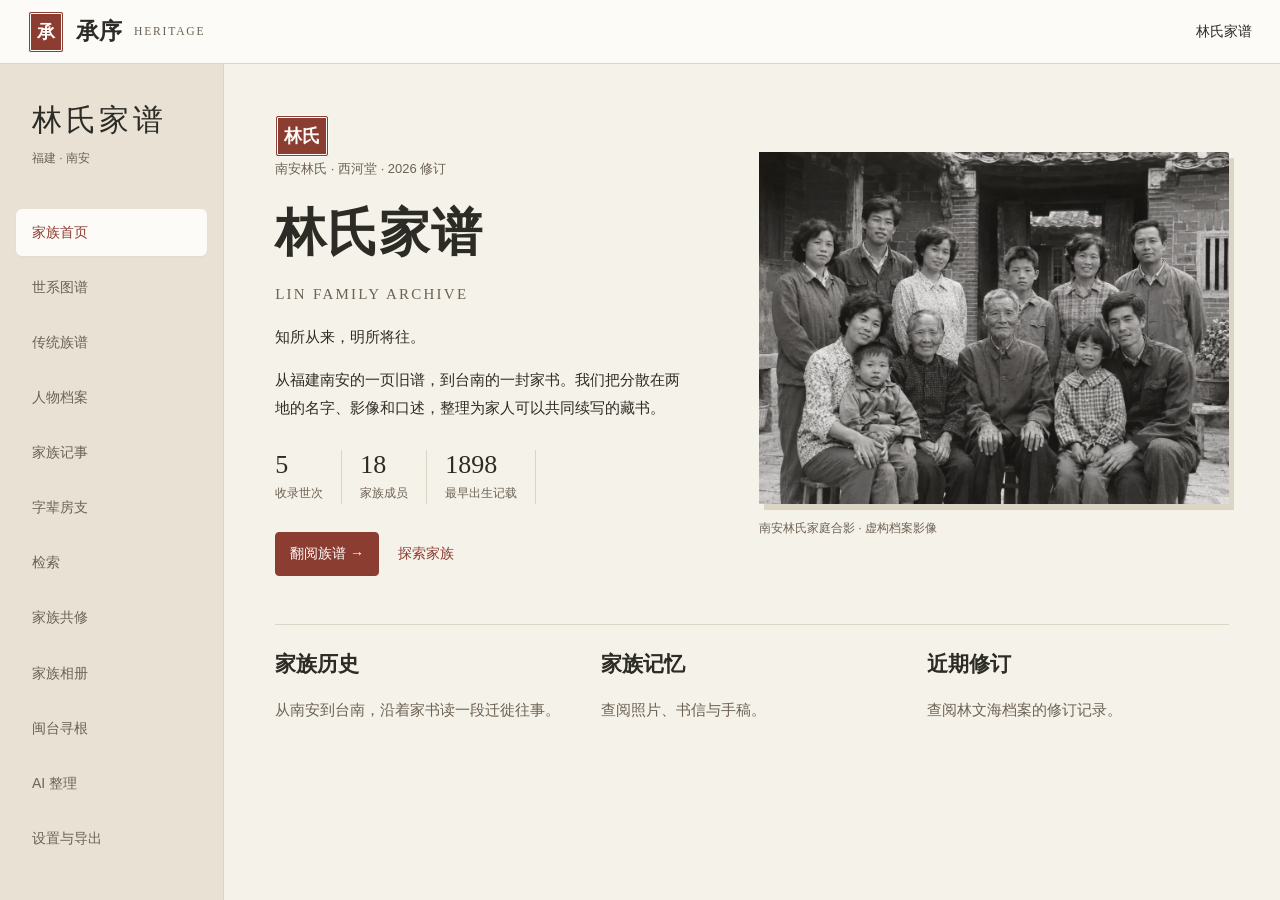
==== commit 272876fb: "Publish Heritage family archive prototype" ====
--- a/web/index.html
+++ b/web/index.html
@@ -1,57 +1,4 @@
-<!doctype html>
-<html lang="zh-CN">
-<head>
-<meta charset="utf-8"><meta name="viewport" content="width=device-width,initial-scale=1">
-<title>家续 · 林氏家谱</title><link rel="icon" href="mark.svg"><link rel="stylesheet" href="web.css?v=motion1">
-<link rel="stylesheet" href="scroll.css?v=parity1">
-<link rel="stylesheet" href="paper.css?v=paper1">
-<script type="module" src="web.js?v=parity1"></script>
-</head>
-<body>
-<header><nav><a class="brand" href="#"><img src="mark.svg" alt="">家续</a><a href="#cover">族谱阅读</a></nav></header>
-<main class="reading-layout">
-<aside class="contents">
-<div class="contents-inner"><p class="eyebrow">林氏家谱</p><h2>卷内目录</h2>
-<nav aria-label="卷内目录">
-<a href="#cover">卷首</a><a href="#lineage">世系</a><a href="#journey">迁徙</a><a href="#people">人物</a><a href="#records">史料</a><a href="#workspace">修谱</a>
-</nav>
-<div class="reading-progress" aria-hidden="true"><span></span></div></div>
-</aside>
-<div class="scroll-volume">
-<section class="hero scroll-cover" id="cover">
-<div class="cover-title"><h1>林氏家谱</h1><p class="book-origin">福建南安 · 家藏演示卷</p></div>
-<div class="cover-copy"><p class="eyebrow">家续 · 数字家谱</p>
-<p class="cover-description">由一脉世系读起，<br>沿旧谱与家书，<br>寻访家族来处。</p>
-<button class="primary magnetic" type="button" aria-expanded="false" aria-controls="scroll-pages"><span>展开族谱 ↓</span></button>
-<p class="cover-note">世系 · 迁徙 · 人物 · 史料</p></div>
-</section>
-<div class="scroll-mouth" aria-hidden="true"></div>
-<div class="scroll-pages" id="scroll-pages">
-<div class="scroll-ink">
-<section class="feature lineage" id="lineage" aria-labelledby="lineage-title">
-<div class="intro"><p class="eyebrow">世系</p><h2 id="lineage-title" tabindex="-1">林氏世系图</h2><p>点选人物，翻到对应的家人小传。</p></div>
-<div class="pedigree" id="pedigree"></div>
-<p class="lineage-tools"><a class="detail-link" href="#workspace">查看房支、扇形图和后代图 ↓</a></p>
-</section>
-<section class="feature journey" id="journey" aria-labelledby="journey-title">
-<div class="intro"><p class="eyebrow">迁徙</p><h2 id="journey-title" tabindex="-1">由南安，渡向山海</h2><p>打开地图，沿着家书与口述查阅三处地点。</p></div>
-<div class="atlas" id="atlas" aria-label="家族迁徙地图">
-<div class="map-wrap">
-<canvas id="globe" aria-hidden="true"></canvas><canvas id="map" aria-label="家族地点分布示意"></canvas><div id="markers"></div>
-<div class="map-tools" role="group" aria-label="地图视野"><button data-view="globe">地球</button><button data-view="world">世界</button><button data-view="region">东亚</button><button data-view="local">闽台</button></div>
-<p class="map-credit">Natural Earth 底图 · 迁徙线索示意</p>
-</div>
-<aside class="map-detail"><p class="eyebrow">林文海的迁徙线索</p><div id="places" role="group" aria-label="地点"></div><div id="place-detail" aria-live="polite"></div></aside>
-</div>
-</section>
-<section class="feature" id="people"><div class="intro"><p class="eyebrow">家族总览</p><h2 tabindex="-1">家人小传</h2><p>按姓名或出生地查找人物，再查看亲属关系与资料。</p></div>
-<div class="people-panel"><div class="directory"><label for="search">查找家人</label><input id="search" type="search" placeholder="输入姓名或地名"><div id="people-list"></div></div><article id="person-detail" aria-live="polite"></article></div></section>
-<section class="feature records" id="records"><div class="intro"><p class="eyebrow">史料对照</p><h2 tabindex="-1">谱页与家书</h2><p>对照两份资料，分清已有记载和待核线索。</p></div><div class="record-grid" id="record-grid"></div></section>
-<section class="feature" id="workspace">
-<div class="intro"><p class="eyebrow">修谱</p><h2 tabindex="-1">修谱工作台</h2><p>切换房支、编辑家人、核对史料与重复档案。工作台内的改动保存在当前浏览器。</p></div>
-<iframe class="workspace-frame" title="家续修谱工作台" src="workspace/?v=paper1#tree" loading="lazy"></iframe>
-</section>
-</div></div><div class="scroll-end" aria-hidden="true"></div></div>
-</main><footer>家续 · 虚构演示家族</footer>
-<script src="volume.js?v=parity1"></script>
-</body></html>
+<!doctype html><html lang="zh-CN"><meta charset="utf-8"><meta name="viewport" content="width=device-width,initial-scale=1"><title>承序 HERITAGE</title><script>
+const route = {"#cover":"#home","#workspace":"#tree","#lineage":"#tree","#people":"#directory","#records":"#memories","#journey":"#journey","#atlas":"#journey"}[location.hash] || location.hash || "#home";
+location.replace((route === "#journey" ? "atlas.html" : "workspace/") + route);
+</script><a href="workspace/#home">打开承序家族藏书</a></html>
